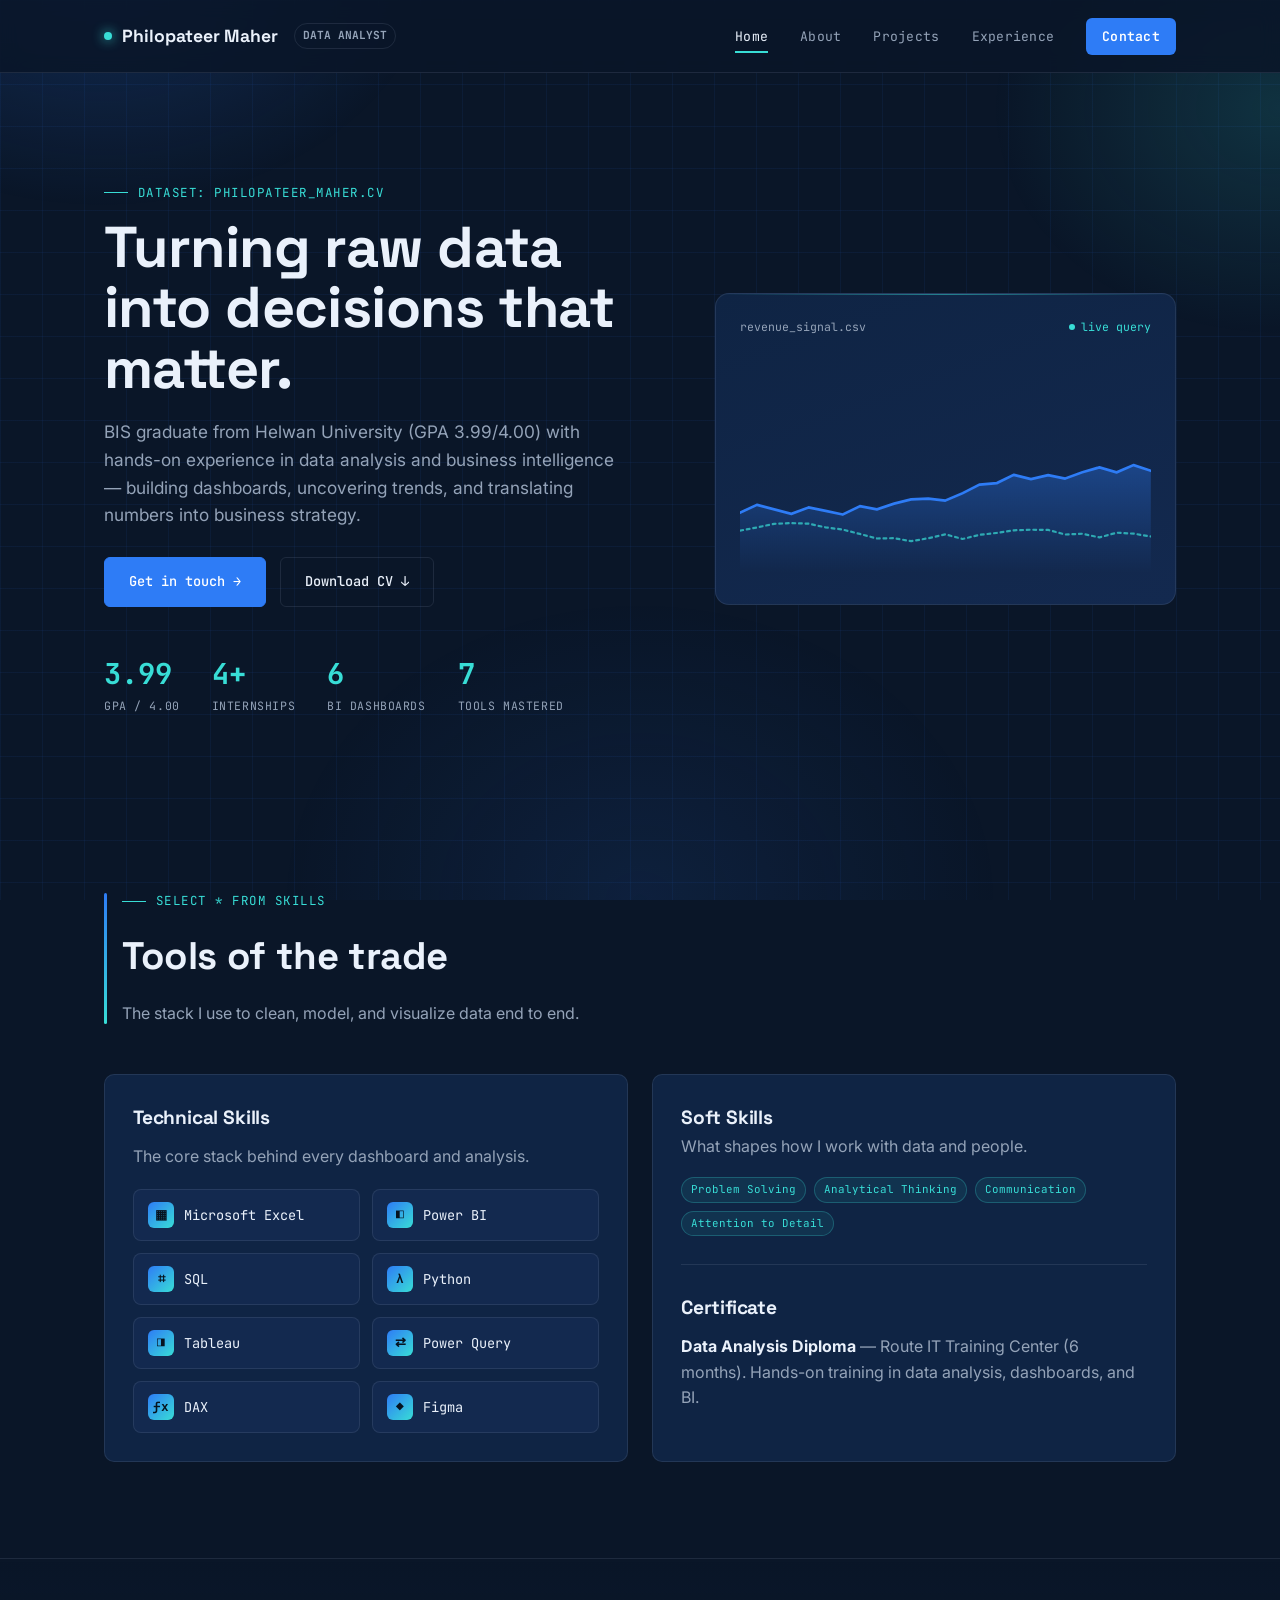
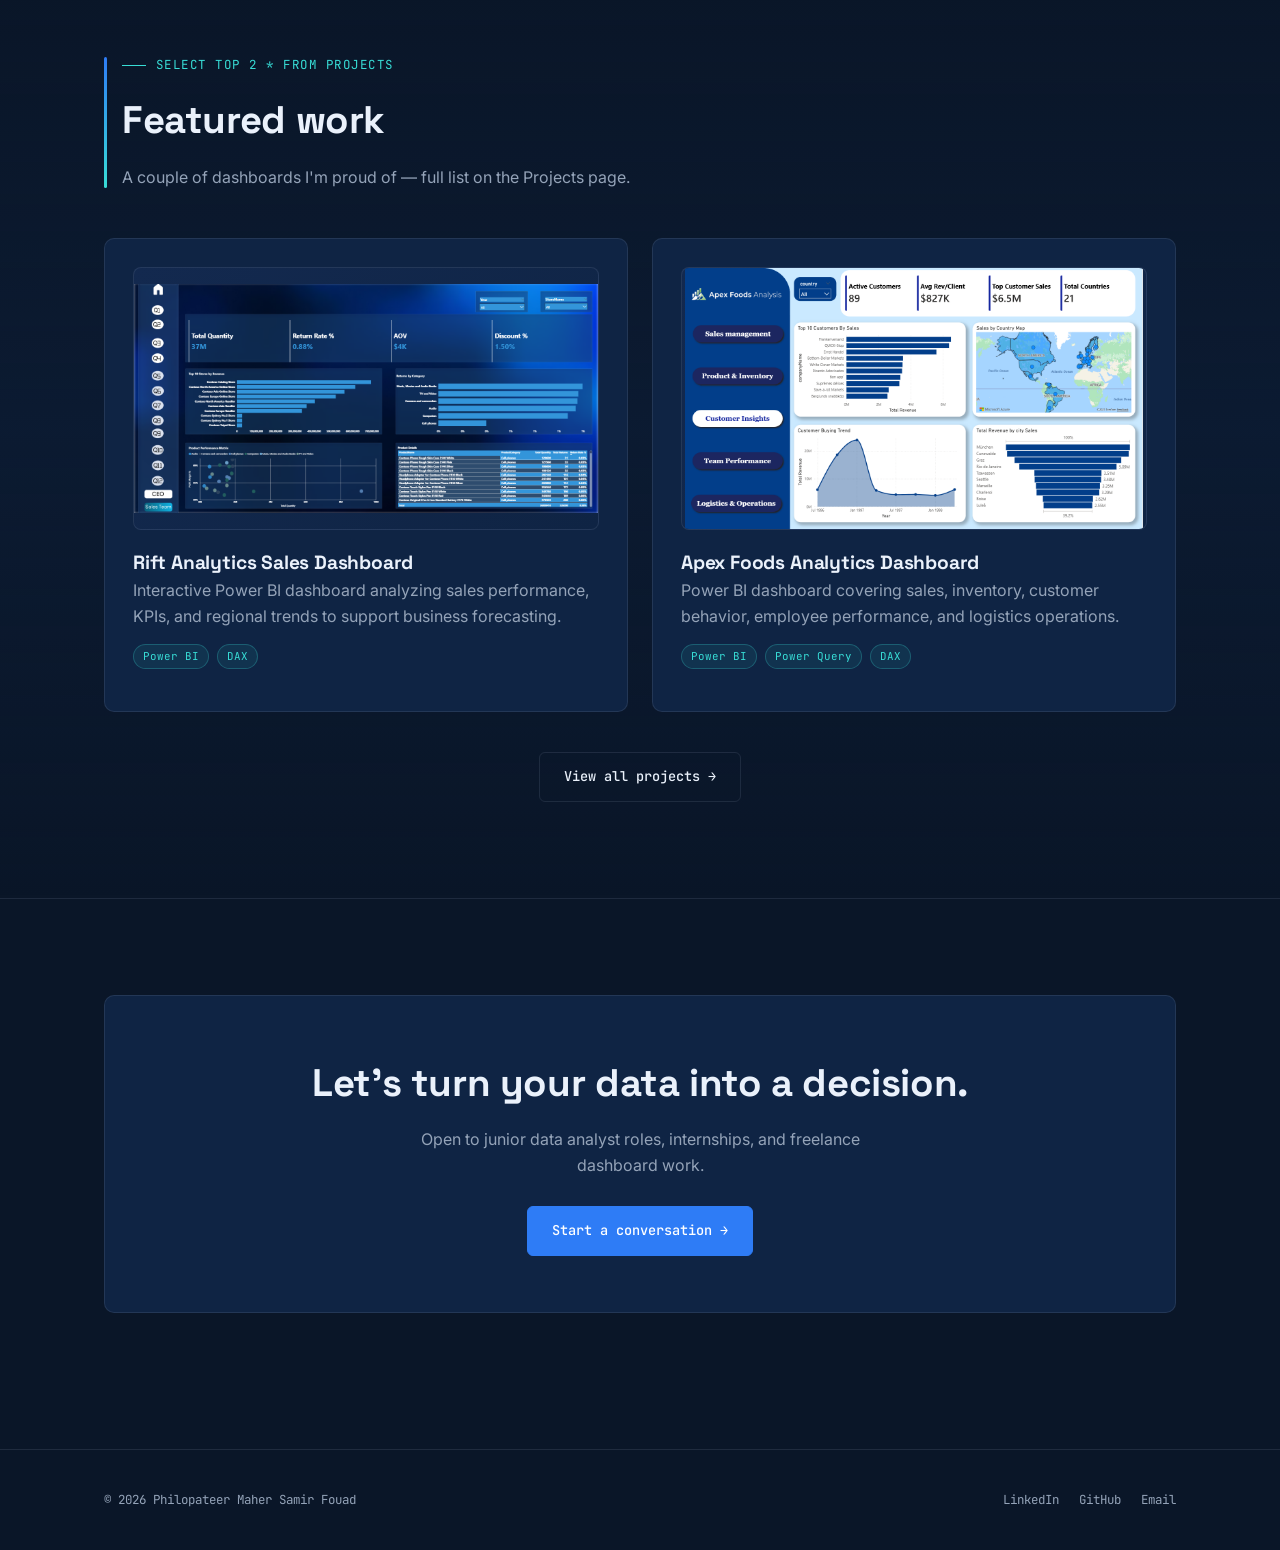
==== index.html @ a9ed3dbb "Initial commit" ====
<!DOCTYPE html>
<html lang="en">
<head>
<meta charset="UTF-8">
<meta name="viewport" content="width=device-width, initial-scale=1.0">
<title>Philopateer Maher — Junior Data Analyst</title>
<meta name="description" content="Philopateer Maher Samir Fouad — Junior Data Analyst turning data into actionable business insights.">
<link rel="preconnect" href="https://fonts.googleapis.com">
<link href="https://fonts.googleapis.com/css2?family=Space+Grotesk:wght@500;700&family=Inter:wght@400;500;600&family=JetBrains+Mono:wght@400;500&display=swap" rel="stylesheet">
<link rel="stylesheet" href="assets/style.css">
</head>
<body>

<nav class="nav">
  <div class="wrap">
    <a href="index.html" class="brand"><span class="dot"></span>Philopateer Maher<span class="role">DATA ANALYST</span></a>
    <div class="navlinks">
      <a href="index.html" class="active">Home</a>
      <a href="about.html">About</a>
      <a href="projects.html">Projects</a>
      <a href="experience.html">Experience</a>
      <a href="contact.html" class="cta">Contact</a>
    </div>
    <button class="burger" aria-label="Menu"><span></span><span></span><span></span></button>
  </div>
</nav>

<header class="hero">
  <div class="wrap hero-grid">
    <div class="hero-copy reveal">
      <div class="eyebrow">Dataset: Philopateer_Maher.cv</div>
      <h1>Turning raw data into decisions that matter.</h1>
      <p class="lead">BIS graduate from Helwan University (GPA 3.99/4.00) with hands-on experience in data analysis and business intelligence — building dashboards, uncovering trends, and translating numbers into business strategy.</p>
      <div class="hero-actions">
        <a href="contact.html" class="btn btn-primary">Get in touch →</a>
        <a href="assets/files/Philopateer_Maher_CV.pdf" download class="btn btn-ghost">Download CV ↓</a>
      </div>
      <div class="hero-stats">
        <div class="stat"><div class="num">3.99</div><div class="label">GPA / 4.00</div></div>
        <div class="stat"><div class="num">4+</div><div class="label">Internships</div></div>
        <div class="stat"><div class="num">6</div><div class="label">BI Dashboards</div></div>
        <div class="stat"><div class="num">7</div><div class="label">Tools mastered</div></div>
      </div>
    </div>
    <div class="hero-visual reveal">
      <div class="chart-head">
        <span>revenue_signal.csv</span>
        <span class="live">live query</span>
      </div>
      <svg id="heroChart" viewBox="0 0 500 200" width="100%" height="220" preserveAspectRatio="none"></svg>
    </div>
  </div>
</header>

<section id="skills">
  <div class="wrap">
    <div class="section-head reveal">
      <div class="eyebrow">SELECT * FROM skills</div>
      <h2>Tools of the trade</h2>
      <p>The stack I use to clean, model, and visualize data end to end.</p>
    </div>
    <div class="grid-2">
      <div class="card reveal">
        <h3>Technical Skills</h3>
        <p style="margin:10px 0 20px;">The core stack behind every dashboard and analysis.</p>
        <div class="skill-chip-grid">
          <div class="skill-chip"><span class="ic">▦</span>Microsoft Excel</div>
          <div class="skill-chip"><span class="ic">◧</span>Power BI</div>
          <div class="skill-chip"><span class="ic">⌗</span>SQL</div>
          <div class="skill-chip"><span class="ic">λ</span>Python</div>
          <div class="skill-chip"><span class="ic">◨</span>Tableau</div>
          <div class="skill-chip"><span class="ic">⇄</span>Power Query</div>
          <div class="skill-chip"><span class="ic">ƒx</span>DAX</div>
          <div class="skill-chip"><span class="ic">◆</span>Figma</div>
        </div>
      </div>

      <div class="card reveal">
        <h3>Soft Skills</h3>
        <p style="margin-bottom:18px;">What shapes how I work with data and people.</p>
        <div class="tags">
          <span class="tag">Problem Solving</span>
          <span class="tag">Analytical Thinking</span>
          <span class="tag">Communication</span>
          <span class="tag">Attention to Detail</span>
        </div>
        <div class="divider" style="margin:28px 0;"></div>
        <h3>Certificate</h3>
        <p style="margin-top:10px;"><strong style="color:var(--text)">Data Analysis Diploma</strong> — Route IT Training Center (6 months). Hands-on training in data analysis, dashboards, and BI.</p>
      </div>
    </div>
  </div>
</section>

<section id="featured">
  <div class="wrap">
    <div class="section-head reveal">
      <div class="eyebrow">SELECT TOP 2 * FROM projects</div>
      <h2>Featured work</h2>
      <p>A couple of dashboards I'm proud of — full list on the Projects page.</p>
    </div>
    <div class="grid-2">
      <a href="https://github.com/philopateer-maher/Rift-Analytics-Sales-Dashboard" target="_blank" class="card proj-card reveal">
        <div class="thumb"><img src="assets/images/rift.png" alt="Rift Analytics Sales Dashboard screenshot"></div>
        <h3>Rift Analytics Sales Dashboard</h3>
        <p>Interactive Power BI dashboard analyzing sales performance, KPIs, and regional trends to support business forecasting.</p>
        <div class="tags"><span class="tag">Power BI</span><span class="tag">DAX</span></div>
      </a>
      <a href="https://github.com/philopateer-maher/Apex-Foods-Strategic-Sales-Dashboard" target="_blank" class="card proj-card reveal">
        <div class="thumb"><img src="assets/images/apex.png" alt="Apex Foods Analytics Dashboard screenshot"></div>
        <h3>Apex Foods Analytics Dashboard</h3>
        <p>Power BI dashboard covering sales, inventory, customer behavior, employee performance, and logistics operations.</p>
        <div class="tags"><span class="tag">Power BI</span><span class="tag">Power Query</span><span class="tag">DAX</span></div>
      </a>
    </div>
    <div style="text-align:center; margin-top:40px;">
      <a href="projects.html" class="btn btn-ghost">View all projects →</a>
    </div>
  </div>
</section>

<section id="cta">
  <div class="wrap">
    <div class="card reveal" style="text-align:center; padding:56px 32px;">
      <h2>Let's turn your data into a decision.</h2>
      <p style="max-width:480px; margin:0 auto 28px;">Open to junior data analyst roles, internships, and freelance dashboard work.</p>
      <a href="contact.html" class="btn btn-primary">Start a conversation →</a>
    </div>
  </div>
</section>

<footer>
  <div class="wrap">
    <p>© 2026 Philopateer Maher Samir Fouad</p>
    <div class="footer-links">
      <a href="https://www.linkedin.com/in/philopateer-maher" target="_blank">LinkedIn</a>
      <a href="https://github.com/philopateer-maher" target="_blank">GitHub</a>
      <a href="contact.html#contactForm">Email</a>
    </div>
  </div>
</footer>

<script src="assets/main.js"></script>
</body>
</html>
---- assets/style.css ----
/* ===== Tokens ===== */
:root{
  --bg: #0A1628;
  --bg-panel: #0F2444;
  --bg-panel-2: #13294F;
  --line: rgba(148,163,184,0.15);
  --blue: #2E7CF6;
  --blue-dim: #1E3A8A;
  --cyan: #38DDD6;
  --text: #EAF1FB;
  --muted: #94A3B8;
  --font-display: 'Space Grotesk', sans-serif;
  --font-body: 'Inter', sans-serif;
  --font-mono: 'JetBrains Mono', monospace;
  --radius: 10px;
  --maxw: 1120px;
}

*{box-sizing:border-box; margin:0; padding:0;}
html{scroll-behavior:smooth;}
body{
  background: var(--bg);
  color: var(--text);
  font-family: var(--font-body);
  line-height: 1.6;
  -webkit-font-smoothing: antialiased;
  overflow-x: hidden;
}
img{max-width:100%; display:block;}
a{color:inherit; text-decoration:none;}
ul{list-style:none;}

/* background grid texture */
body::before{
  content:"";
  position:fixed; inset:0;
  background-image:
    linear-gradient(rgba(46,124,246,0.07) 1px, transparent 1px),
    linear-gradient(90deg, rgba(46,124,246,0.07) 1px, transparent 1px);
  background-size: 42px 42px;
  pointer-events:none;
  z-index:0;
}

/* ambient glow blobs */
body::after{
  content:"";
  position:fixed; inset:0;
  pointer-events:none;
  z-index:0;
  background:
    radial-gradient(560px 420px at 8% -5%, rgba(46,124,246,0.22), transparent 60%),
    radial-gradient(480px 380px at 100% 12%, rgba(56,221,214,0.14), transparent 60%),
    radial-gradient(600px 500px at 50% 100%, rgba(46,124,246,0.10), transparent 60%);
}

/* faint corner ticks + scanline accents on panels */
.card, .hero-visual, .badge-panel{
  position: relative;
}
.card::before, .hero-visual::before, .badge-panel::before{
  content:"";
  position:absolute; top:0; left:0; right:0; height:1px;
  background: linear-gradient(90deg, transparent, rgba(56,221,214,0.5), transparent);
  opacity:0; transition: opacity .3s;
}
.card:hover::before, .hero-visual::before, .badge-panel::before{ opacity:1; }

.wrap{max-width: var(--maxw); margin:0 auto; padding: 0 24px; position:relative; z-index:1;}

/* ===== Nav ===== */
.nav{
  position: sticky; top:0; z-index: 50;
  background: rgba(10,22,40,0.85);
  backdrop-filter: blur(10px);
  border-bottom: 1px solid var(--line);
}
.nav .wrap{
  display:flex; align-items:center; justify-content:space-between;
  height: 72px;
}
.brand{
  font-family: var(--font-display);
  font-weight:700; font-size:1.1rem;
  display:flex; align-items:center; gap:10px;
}
.brand .dot{
  width:8px; height:8px; border-radius:50%;
  background: var(--cyan);
  box-shadow: 0 0 12px var(--cyan);
}
.brand .role{
  font-family: var(--font-mono);
  font-size:0.7rem; color: var(--muted);
  border:1px solid var(--line);
  padding: 3px 8px; border-radius: 20px;
  margin-left: 6px;
}
.navlinks{display:flex; gap: 32px; align-items:center;}
.navlinks a{
  font-family: var(--font-mono);
  font-size: 0.82rem;
  color: var(--muted);
  letter-spacing: 0.02em;
  position:relative;
  padding: 6px 0;
  transition: color .2s;
}
.navlinks a:hover, .navlinks a.active{ color: var(--text); }
.navlinks a.active::after{
  content:""; position:absolute; left:0; right:0; bottom:0;
  height:2px; background: var(--cyan);
}
.navlinks .cta{
  background: var(--blue);
  color:#fff !important;
  padding: 8px 16px;
  border-radius: 6px;
  font-weight:600;
}
.navlinks .cta:hover{ background:#3a86ff; }

.burger{
  display:none; flex-direction:column; gap:5px; cursor:pointer;
  background:none; border:none; padding:8px;
}
.burger span{ width:24px; height:2px; background: var(--text); display:block; }

/* ===== Sections generic ===== */
section{ padding: 96px 0; position:relative; z-index:1; }
section:nth-of-type(even){
  background: linear-gradient(180deg, transparent, rgba(15,36,68,0.35), transparent);
  border-top: 1px solid var(--line);
  border-bottom: 1px solid var(--line);
}

/* corner brackets on section heads */
.section-head{ position:relative; padding-left: 18px; }
.section-head::before{
  content:"";
  position:absolute; left:0; top:2px; bottom:2px; width:3px;
  background: linear-gradient(var(--blue), var(--cyan));
  border-radius: 2px;
}
.eyebrow{
  font-family: var(--font-mono);
  color: var(--cyan);
  font-size: 0.78rem;
  letter-spacing: 0.12em;
  text-transform: uppercase;
  display:flex; align-items:center; gap:10px;
  margin-bottom: 14px;
}
.eyebrow::before{
  content:""; width: 24px; height:1px; background: var(--cyan);
}
h1,h2,h3,h4{ font-family: var(--font-display); font-weight:700; letter-spacing: -0.01em;}
h1{ font-size: clamp(2.2rem, 5vw, 3.6rem); line-height:1.05; }
h2{ font-size: clamp(1.7rem, 3.4vw, 2.4rem); margin-bottom: 14px;}
h3{ font-size: 1.2rem; }
p{ color: var(--muted); }
.section-head{ max-width: 640px; margin-bottom: 48px; }

/* ===== Hero ===== */
.hero{ padding-top: 110px; padding-bottom: 80px; }
.hero-grid{
  display:grid; grid-template-columns: 1.1fr 0.9fr; gap: 48px; align-items:center;
}
.hero-copy p.lead{ font-size:1.08rem; margin: 20px 0 28px; max-width: 520px; }
.hero-actions{ display:flex; gap:14px; flex-wrap:wrap; }
.btn{
  display:inline-flex; align-items:center; gap:8px;
  padding: 13px 24px; border-radius: 6px;
  font-family: var(--font-mono); font-size:0.85rem; font-weight:500;
  border: 1px solid var(--line);
  transition: all .2s;
}
.btn-primary{ background: var(--blue); border-color: var(--blue); color:#fff; }
.btn-primary:hover{ background:#3a86ff; transform: translateY(-1px); }
.btn-ghost{ color: var(--text); }
.btn-ghost:hover{ border-color: var(--cyan); color: var(--cyan); }

.hero-stats{
  display:flex; gap: 32px; margin-top: 44px; flex-wrap:wrap;
}
.stat .num{
  font-family: var(--font-mono); font-size: 1.8rem; color: var(--cyan); font-weight:700;
}
.stat .label{ font-family: var(--font-mono); font-size: 0.72rem; color: var(--muted); text-transform:uppercase; letter-spacing:.05em;}

/* Hero visual - live chart signature */
.hero-visual{
  background: linear-gradient(160deg, var(--bg-panel), var(--bg-panel-2));
  border: 1px solid var(--line);
  border-radius: 14px;
  padding: 24px;
  position:relative;
  overflow:hidden;
}
.hero-visual .chart-head{
  display:flex; justify-content:space-between; align-items:center;
  font-family:var(--font-mono); font-size:0.72rem; color:var(--muted);
  margin-bottom: 16px;
}
.hero-visual .chart-head .live{ color: var(--cyan); display:flex; align-items:center; gap:6px;}
.hero-visual .chart-head .live::before{
  content:""; width:6px; height:6px; border-radius:50%; background: var(--cyan);
  animation: pulse 1.6s infinite;
}
@keyframes pulse{ 0%,100%{opacity:1;} 50%{opacity:.3;} }

/* ===== Cards / Grids ===== */
.grid-2{ display:grid; grid-template-columns: repeat(2,1fr); gap: 24px; }
.grid-3{ display:grid; grid-template-columns: repeat(3,1fr); gap: 24px; }

.card{
  background: var(--bg-panel);
  border: 1px solid var(--line);
  border-radius: var(--radius);
  padding: 28px;
  transition: border-color .2s, transform .2s;
}
.card:hover{ border-color: rgba(56,221,214,0.35); transform: translateY(-2px); }

.tag{
  font-family: var(--font-mono);
  font-size: 0.68rem;
  color: var(--cyan);
  background: rgba(56,221,214,0.08);
  border: 1px solid rgba(56,221,214,0.25);
  padding: 3px 9px;
  border-radius: 20px;
  display:inline-block;
}
.tags{ display:flex; gap:8px; flex-wrap:wrap; margin: 14px 0; }

/* project card specific */
.proj-card .thumb{
  height: auto;
  aspect-ratio: 16 / 9;
  border-radius: 8px;
  overflow: hidden;
  background: linear-gradient(135deg, var(--bg-panel-2), var(--bg-panel));
  border: 1px solid var(--line);
  display:flex; align-items:center; justify-content:center;
  font-family: var(--font-mono); font-size: 0.7rem; color: var(--muted);
  margin-bottom: 18px;
}
.proj-card .thumb img{
  width: 100%; height: 100%; object-fit: contain; object-position: center;
  transition: transform .35s ease;
}
a.card.proj-card{ display:block; }
a.card.proj-card:hover .thumb img{ transform: scale(1.04); }
.proj-card .proj-link{
  font-family: var(--font-mono); font-size: 0.78rem; color: var(--cyan);
  display:inline-flex; align-items:center; gap:6px; margin-top: 10px;
}

/* skill bars (used for languages) */
.skill-row{ margin-bottom: 18px; }
.skill-row .top{ display:flex; justify-content:space-between; font-family: var(--font-mono); font-size:0.8rem; margin-bottom:6px;}
.skill-row .top span:last-child{ color: var(--cyan); }
.skill-row .bar{ height:6px; background: var(--bg-panel-2); border-radius:4px; overflow:hidden; }
.skill-row .fill{ height:100%; background: linear-gradient(90deg, var(--blue), var(--cyan)); border-radius:4px; }

/* skill chips (used for technical skills) */
.skill-chip-grid{ display:grid; grid-template-columns: repeat(2, 1fr); gap: 12px; }
.skill-chip{
  display:flex; align-items:center; gap:10px;
  background: var(--bg-panel-2);
  border: 1px solid var(--line);
  border-radius: 8px;
  padding: 12px 14px;
  font-family: var(--font-mono);
  font-size: 0.85rem;
  color: var(--text);
  transition: border-color .2s, transform .2s;
}
.skill-chip:hover{ border-color: rgba(56,221,214,0.4); transform: translateY(-2px); }
.skill-chip .ic{
  width: 26px; height:26px; border-radius:6px;
  background: linear-gradient(135deg, var(--blue), var(--cyan));
  display:flex; align-items:center; justify-content:center;
  font-size: 0.8rem; color: #06131f; font-weight:700; flex-shrink:0;
}
@media (max-width: 480px){
  .skill-chip-grid{ grid-template-columns: 1fr; }
}

/* timeline (experience) */
.timeline{ position:relative; padding-left: 32px; }
.timeline::before{
  content:""; position:absolute; left:6px; top:6px; bottom:6px; width:2px;
  background: linear-gradient(var(--blue), transparent);
}
.tl-item{ position:relative; padding-bottom: 40px; }
.tl-item:last-child{ padding-bottom:0; }
.tl-item::before{
  content:""; position:absolute; left:-32px; top:4px;
  width:12px; height:12px; border-radius:50%;
  background: var(--bg); border:2px solid var(--cyan);
}
.tl-date{ font-family: var(--font-mono); font-size:0.72rem; color: var(--cyan); text-transform:uppercase; letter-spacing:.05em; margin-bottom:6px; display:block;}
.tl-item h3{ margin-bottom:4px; }
.tl-loc{ font-family: var(--font-mono); font-size:0.75rem; color: var(--muted); margin-bottom:10px; display:block;}
.tl-item ul{ margin-top:10px; }
.tl-item li{ color: var(--muted); font-size:0.94rem; padding-left:18px; position:relative; margin-bottom:6px;}
.tl-item li::before{ content:"→"; position:absolute; left:0; color: var(--blue); }

/* contact */
.contact-grid{ display:grid; grid-template-columns: 1fr 1fr; gap: 48px; }
.field{ margin-bottom: 20px; }
.field label{ font-family: var(--font-mono); font-size:0.75rem; color: var(--muted); display:block; margin-bottom:8px; text-transform:uppercase; letter-spacing:.04em;}
.field input, .field textarea{
  width:100%; background: var(--bg-panel);
  border:1px solid var(--line); border-radius:6px;
  padding: 12px 14px; color: var(--text); font-family: var(--font-body);
  font-size:0.95rem;
}
.field input:focus, .field textarea:focus{ outline:none; border-color: var(--cyan); }
.contact-info-item{ display:flex; gap:14px; align-items:flex-start; margin-bottom:24px; }
.contact-info-item .ic{
  width:38px; height:38px; border-radius:8px; background: var(--bg-panel);
  border:1px solid var(--line); display:flex; align-items:center; justify-content:center; flex-shrink:0;
  color: var(--cyan);
}
.contact-info-item .lbl{ font-family: var(--font-mono); font-size:0.7rem; color: var(--muted); text-transform:uppercase; }
.contact-info-item .val{ color: var(--text); font-size:0.95rem; }

/* footer */
footer{
  border-top: 1px solid var(--line);
  padding: 40px 0;
  margin-top: 40px;
}
footer .wrap{ display:flex; justify-content:space-between; align-items:center; flex-wrap:wrap; gap:16px;}
footer p{ font-family: var(--font-mono); font-size:0.78rem; }
.footer-links{ display:flex; gap:20px; }
.footer-links a{ font-family: var(--font-mono); font-size:0.78rem; color: var(--muted); }
.footer-links a:hover{ color: var(--cyan); }

/* page hero (non-home) */
.page-hero{ padding: 88px 0 48px; position:relative; overflow:hidden; }
.page-hero p{ max-width: 560px; }
.page-hero::after{
  content:"";
  position:absolute; top:-40%; right:-10%; width:420px; height:420px;
  background: radial-gradient(circle, rgba(46,124,246,0.18), transparent 65%);
  pointer-events:none;
}

/* status strip decoration */
.status-strip{
  display:flex; gap:24px; flex-wrap:wrap;
  font-family: var(--font-mono); font-size: 0.72rem; color: var(--muted);
  margin-top: 24px; padding-top:20px; border-top: 1px solid var(--line);
}
.status-strip span{ display:flex; align-items:center; gap:6px; }
.status-strip .led{ width:6px; height:6px; border-radius:50%; background: var(--cyan); box-shadow:0 0 8px var(--cyan); }

/* about specifics */
.about-grid{ display:grid; grid-template-columns: 0.8fr 1.2fr; gap: 56px; align-items:start; }
.info-list{ margin-top: 20px; }
.info-list li{
  display:flex; justify-content:space-between;
  padding: 12px 0; border-bottom: 1px solid var(--line);
  font-size: 0.92rem;
}
.info-list li span:first-child{ color: var(--muted); font-family: var(--font-mono); font-size:0.78rem; }

.badge-panel{
  background: var(--bg-panel); border:1px solid var(--line); border-radius: var(--radius);
  padding: 24px;
}

.divider{ height:1px; background: var(--line); margin: 64px 0; }

/* animations */
.reveal{ opacity:0; transform: translateY(16px); transition: opacity .6s ease, transform .6s ease; }
.reveal.in{ opacity:1; transform:none; }

/* ===== Responsive ===== */
@media (max-width: 900px){
  .hero-grid, .about-grid, .contact-grid{ grid-template-columns: 1fr; }
  .grid-2, .grid-3{ grid-template-columns: 1fr 1fr; }
}
@media (max-width: 760px){
  .navlinks{
    position:fixed; top:72px; left:0; right:0; bottom:0;
    background: var(--bg);
    flex-direction:column; align-items:flex-start; padding: 32px 24px;
    gap: 24px; transform: translateX(100%); transition: transform .3s ease;
    border-top:1px solid var(--line);
  }
  .navlinks.open{ transform: translateX(0); }
  .burger{ display:flex; }
  .grid-2, .grid-3{ grid-template-columns: 1fr; }
  .hero-stats{ gap: 24px; }
  section{ padding: 64px 0; }
}
@media (prefers-reduced-motion: reduce){
  *{ animation:none !important; transition:none !important; }
}
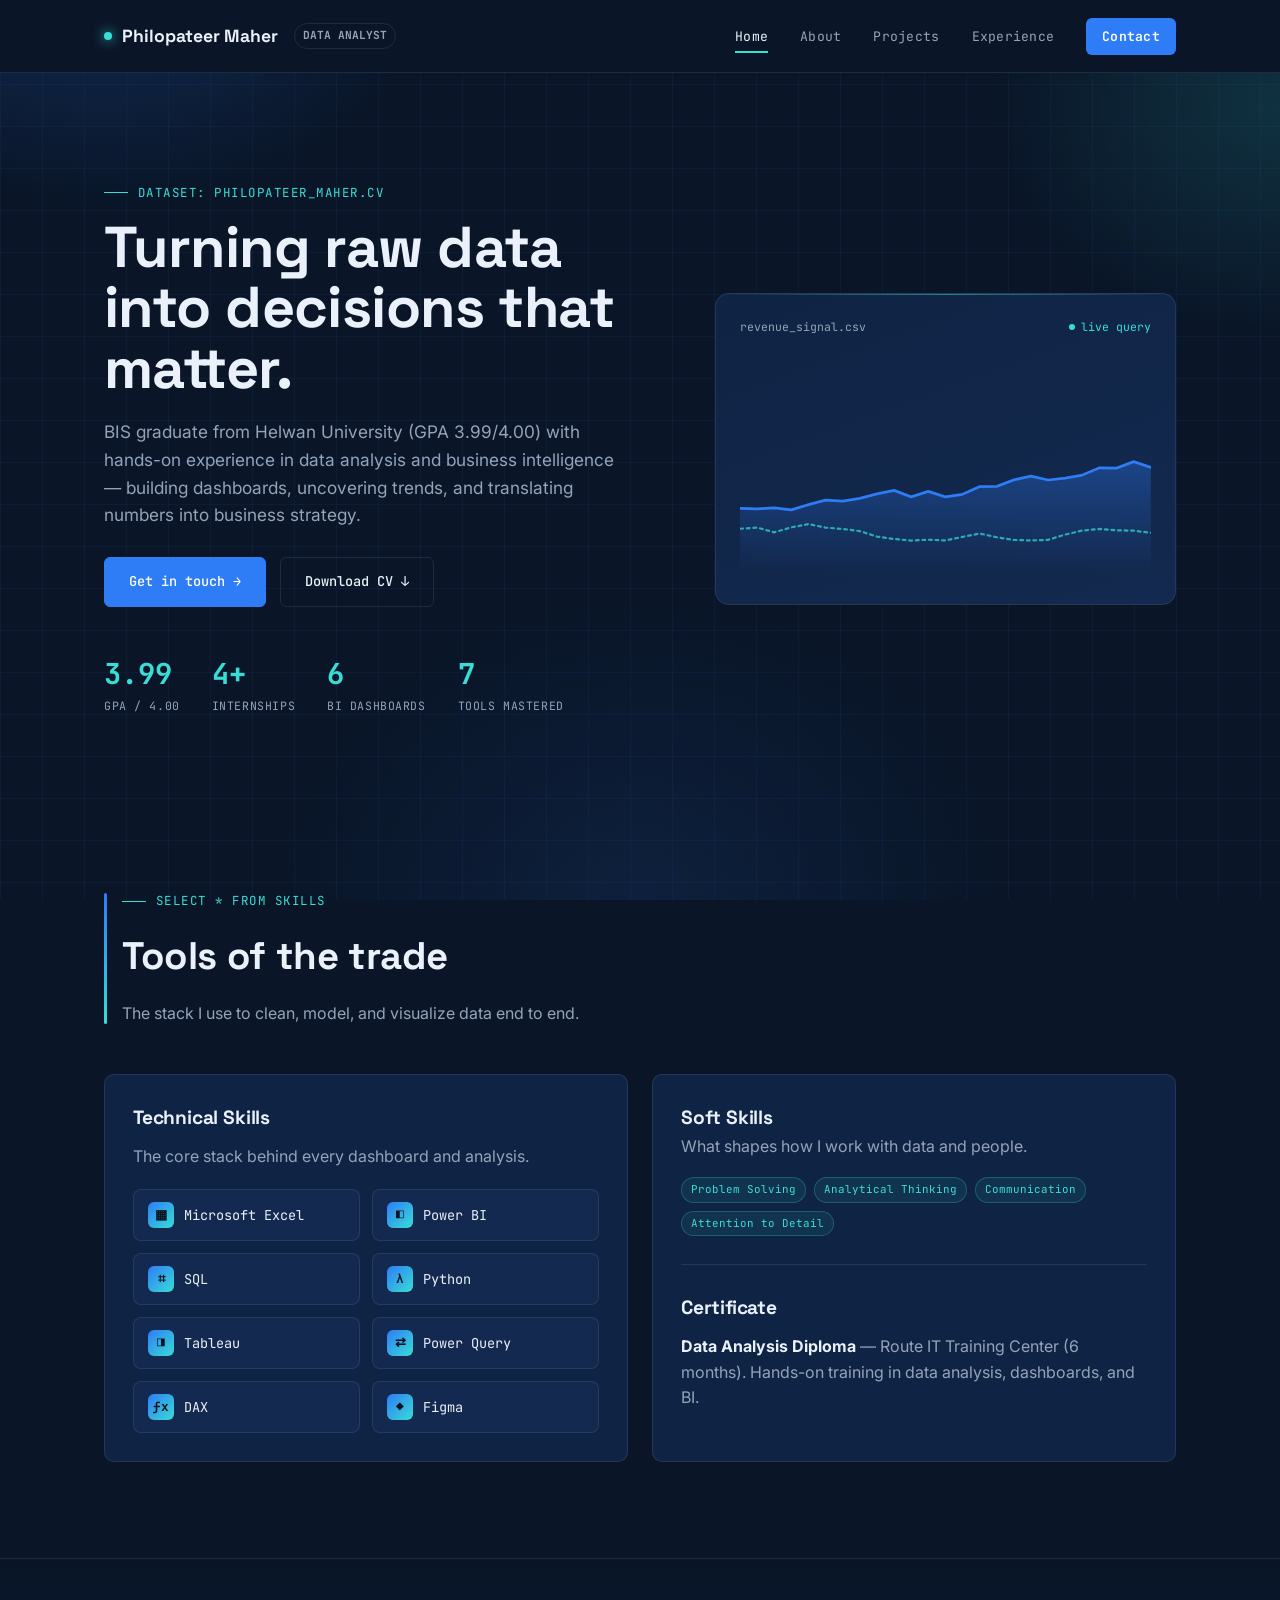
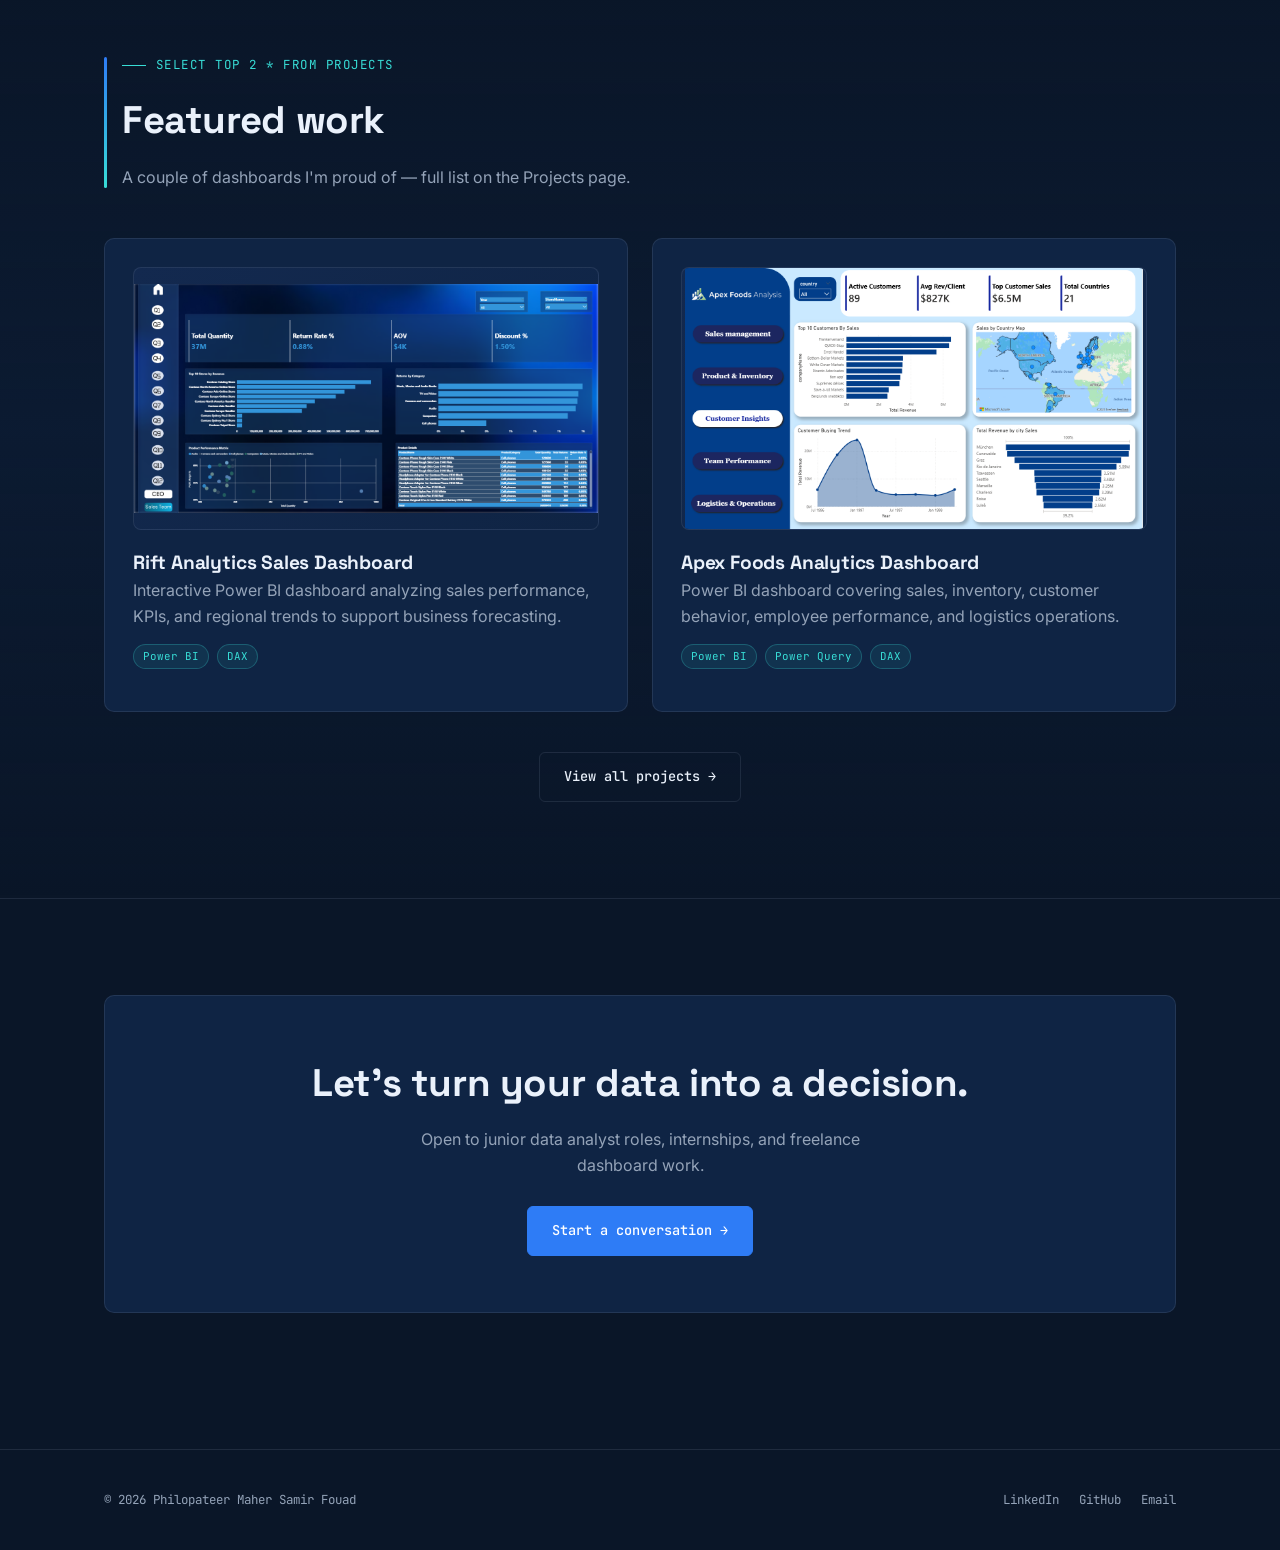
==== commit 450d21ae: "fix mobile nav background" ====
--- a/index.html
+++ b/index.html
@@ -7,7 +7,7 @@
 <meta name="description" content="Philopateer Maher Samir Fouad — Junior Data Analyst turning data into actionable business insights.">
 <link rel="preconnect" href="https://fonts.googleapis.com">
 <link href="https://fonts.googleapis.com/css2?family=Space+Grotesk:wght@500;700&family=Inter:wght@400;500;600&family=JetBrains+Mono:wght@400;500&display=swap" rel="stylesheet">
-<link rel="stylesheet" href="assets/style.css">
+<link rel="stylesheet" href="assets/style.css?v=3">
 </head>
 <body>
 
@@ -140,6 +140,6 @@
   </div>
 </footer>
 
-<script src="assets/main.js"></script>
+<script src="assets/main.js?v=3"></script>
 </body>
 </html>
--- a/assets/style.css
+++ b/assets/style.css
@@ -71,8 +71,7 @@
 /* ===== Nav ===== */
 .nav{
   position: sticky; top:0; z-index: 50;
-  background: rgba(10,22,40,0.85);
-  backdrop-filter: blur(10px);
+  background: #0A1628;
   border-bottom: 1px solid var(--line);
 }
 .nav .wrap{
@@ -386,14 +385,28 @@
   .grid-2, .grid-3{ grid-template-columns: 1fr 1fr; }
 }
 @media (max-width: 760px){
+  .nav .wrap{ flex-wrap: wrap; height: auto; padding-top: 14px; padding-bottom: 14px; }
   .navlinks{
-    position:fixed; top:72px; left:0; right:0; bottom:0;
-    background: var(--bg);
-    flex-direction:column; align-items:flex-start; padding: 32px 24px;
-    gap: 24px; transform: translateX(100%); transition: transform .3s ease;
-    border-top:1px solid var(--line);
+    display: none;
+    flex-direction: column;
+    align-items: stretch;
+    gap: 8px;
+    width: 100%;
+    background: #0A1628;
+    border-bottom: 1px solid var(--line);
+    padding: 12px 24px 20px;
   }
-  .navlinks.open{ transform: translateX(0); }
+  .navlinks.open{ display: flex; }
+  .navlinks a{
+    background: #13294F;
+    border: 1px solid var(--line);
+    border-radius: 6px;
+    padding: 12px 14px;
+    width: 100%;
+  }
+  .navlinks a.active{ border-color: var(--cyan); color: var(--text); }
+  .navlinks a.active::after{ display:none; }
+  .navlinks .cta{ margin-top: 4px; text-align:center; }
   .burger{ display:flex; }
   .grid-2, .grid-3{ grid-template-columns: 1fr; }
   .hero-stats{ gap: 24px; }
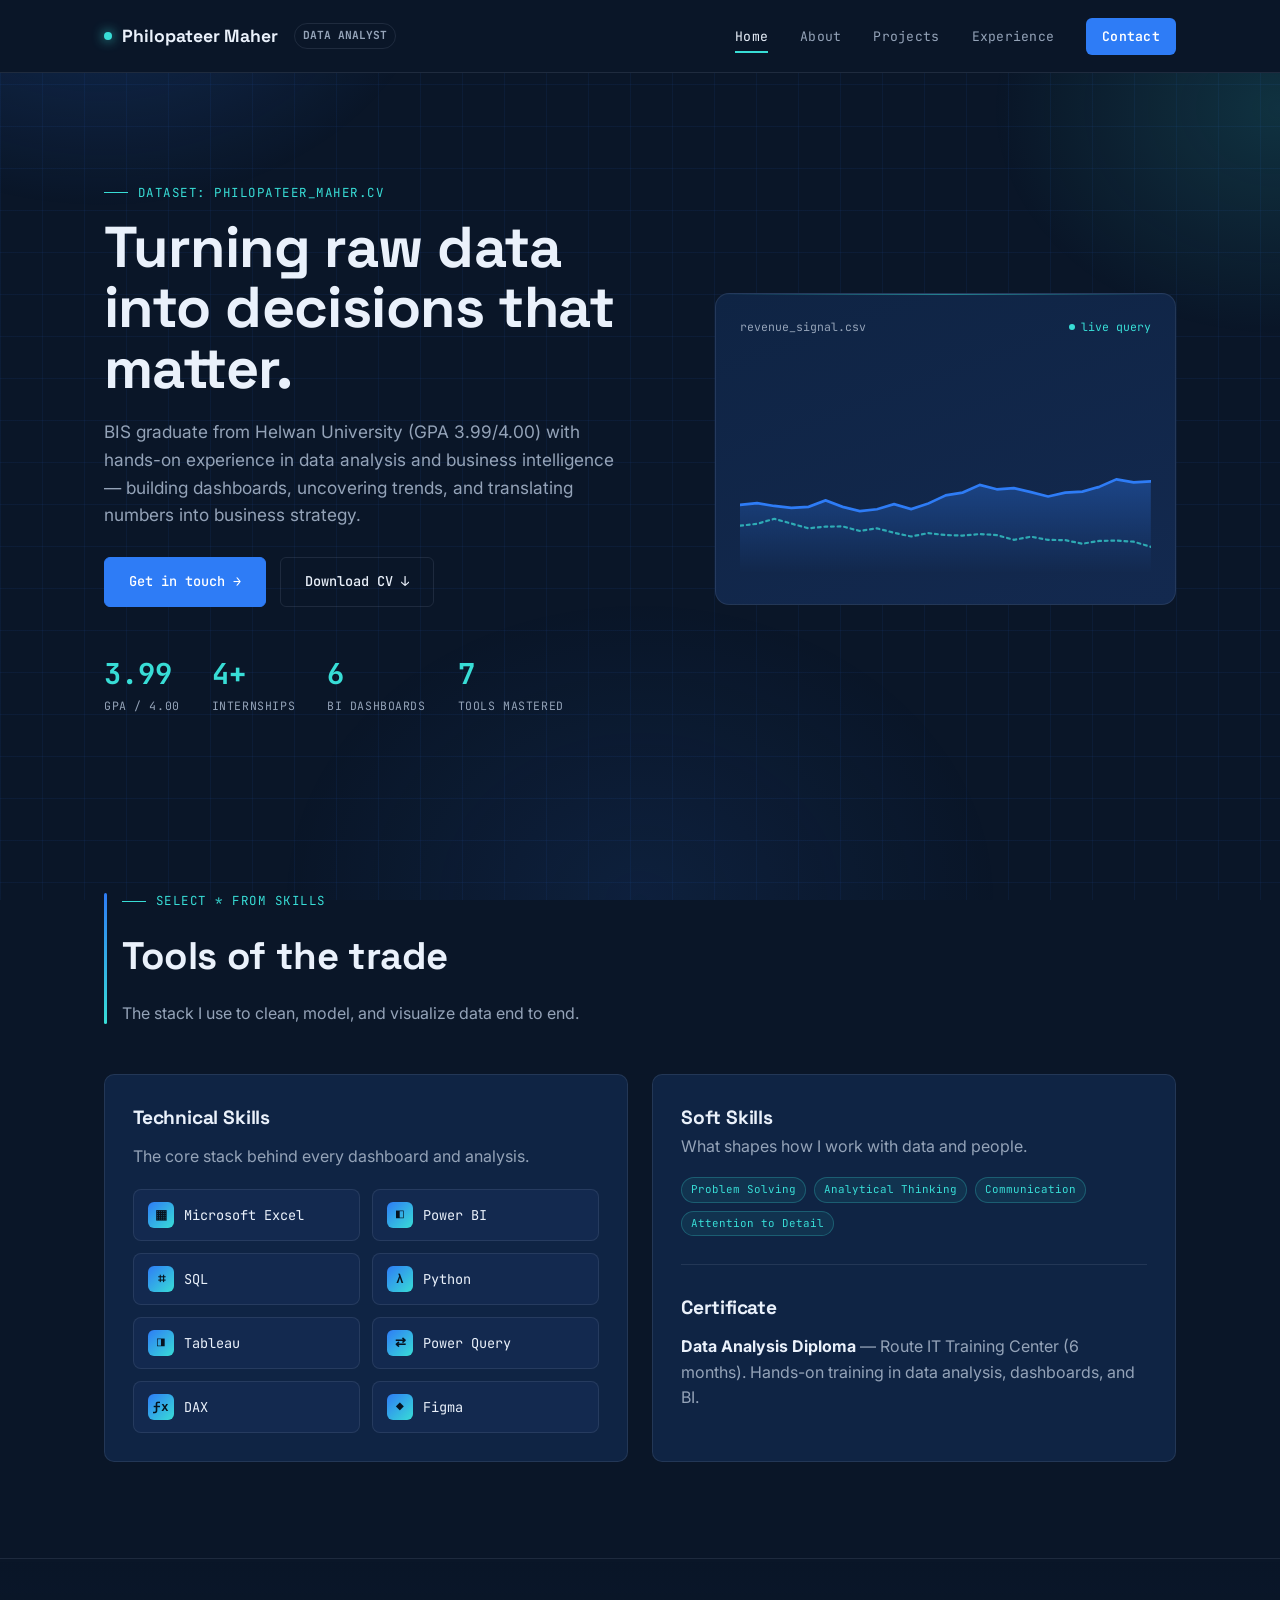
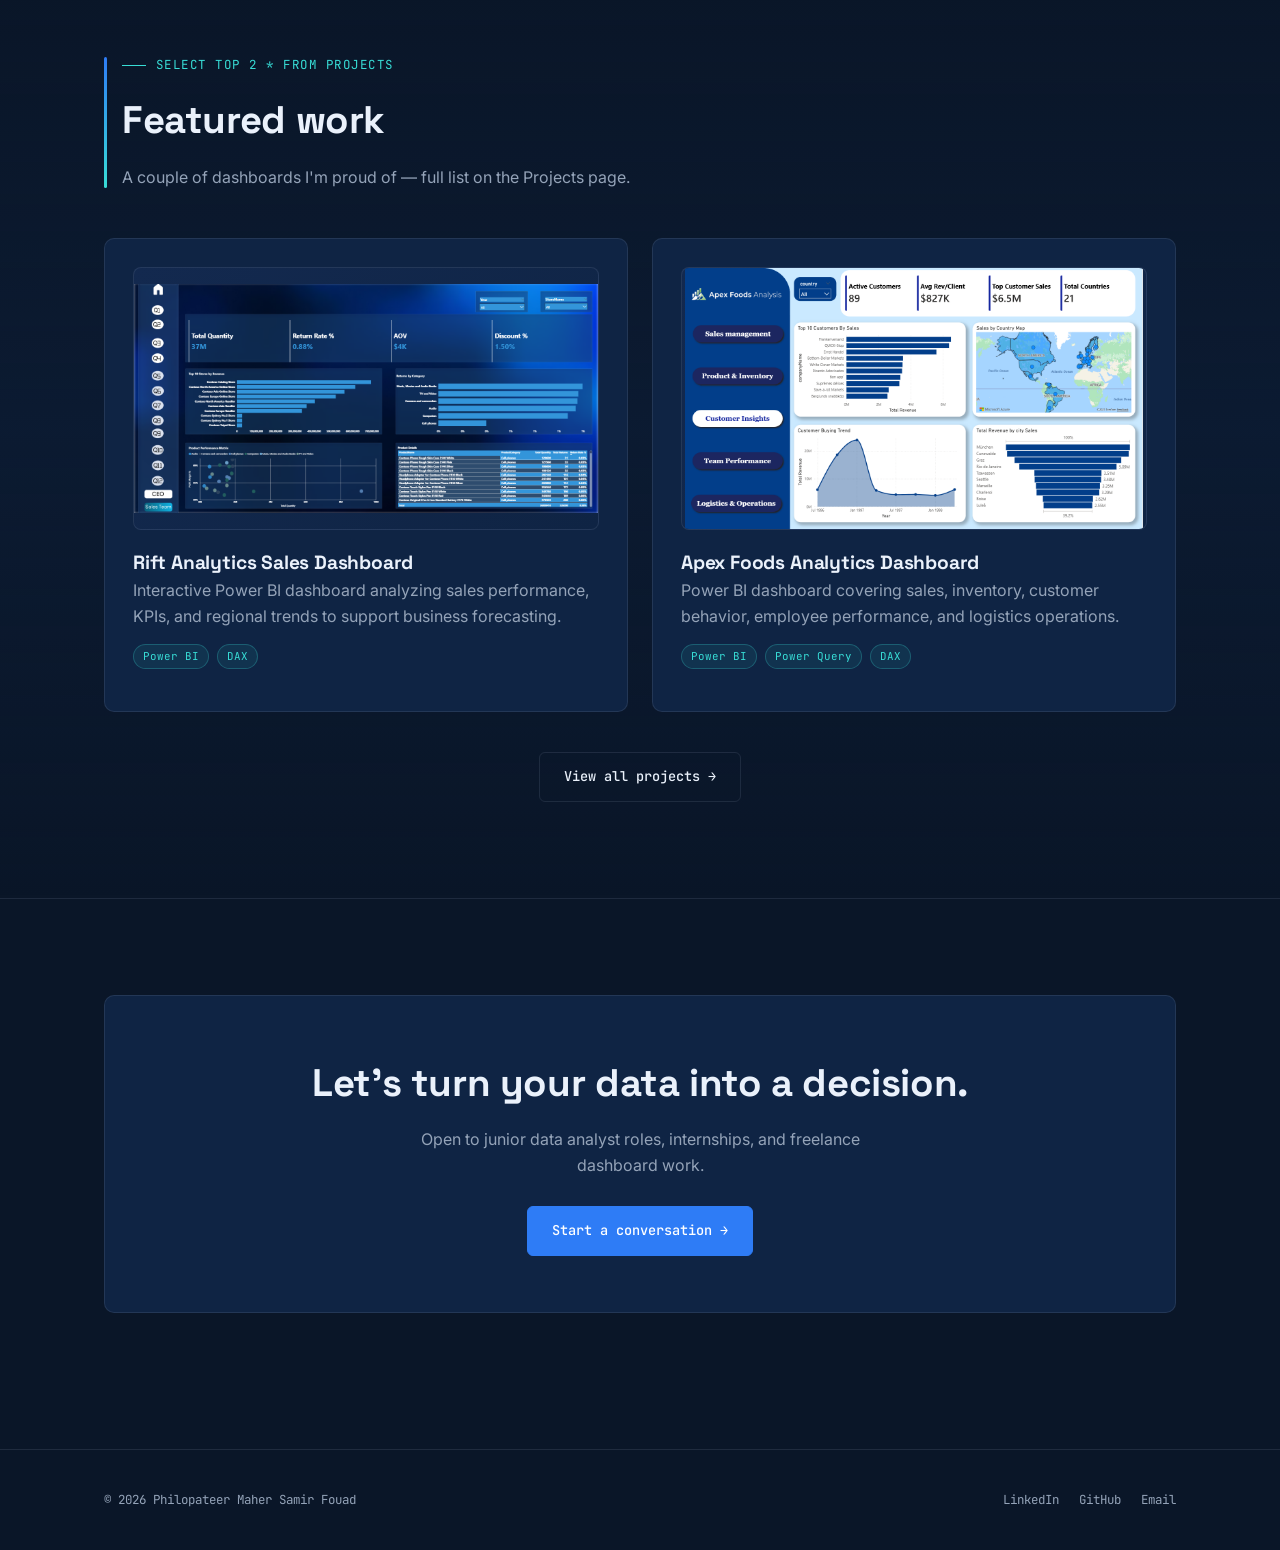
==== commit 330825d9: "fix mobile nav background" ====
--- a/index.html
+++ b/index.html
@@ -7,7 +7,7 @@
 <meta name="description" content="Philopateer Maher Samir Fouad — Junior Data Analyst turning data into actionable business insights.">
 <link rel="preconnect" href="https://fonts.googleapis.com">
 <link href="https://fonts.googleapis.com/css2?family=Space+Grotesk:wght@500;700&family=Inter:wght@400;500;600&family=JetBrains+Mono:wght@400;500&display=swap" rel="stylesheet">
-<link rel="stylesheet" href="assets/style.css?v=3">
+<link rel="stylesheet" href="assets/style.css?v=4">
 </head>
 <body>
 
@@ -140,6 +140,6 @@
   </div>
 </footer>
 
-<script src="assets/main.js?v=3"></script>
+<script src="assets/main.js?v=4"></script>
 </body>
 </html>
--- a/assets/style.css
+++ b/assets/style.css
@@ -385,28 +385,15 @@
   .grid-2, .grid-3{ grid-template-columns: 1fr 1fr; }
 }
 @media (max-width: 760px){
-  .nav .wrap{ flex-wrap: wrap; height: auto; padding-top: 14px; padding-bottom: 14px; }
   .navlinks{
-    display: none;
-    flex-direction: column;
-    align-items: stretch;
-    gap: 8px;
-    width: 100%;
-    background: #0A1628;
-    border-bottom: 1px solid var(--line);
-    padding: 12px 24px 20px;
+    position:fixed; top:72px; left:0; right:0; bottom:0;
+    background-color: #0A1628;
+    z-index: 60;
+    flex-direction:column; align-items:flex-start; padding: 32px 24px;
+    gap: 24px; transform: translateX(100%); transition: transform .3s ease;
+    border-top:1px solid var(--line);
   }
-  .navlinks.open{ display: flex; }
-  .navlinks a{
-    background: #13294F;
-    border: 1px solid var(--line);
-    border-radius: 6px;
-    padding: 12px 14px;
-    width: 100%;
-  }
-  .navlinks a.active{ border-color: var(--cyan); color: var(--text); }
-  .navlinks a.active::after{ display:none; }
-  .navlinks .cta{ margin-top: 4px; text-align:center; }
+  .navlinks.open{ transform: translateX(0); }
   .burger{ display:flex; }
   .grid-2, .grid-3{ grid-template-columns: 1fr; }
   .hero-stats{ gap: 24px; }
